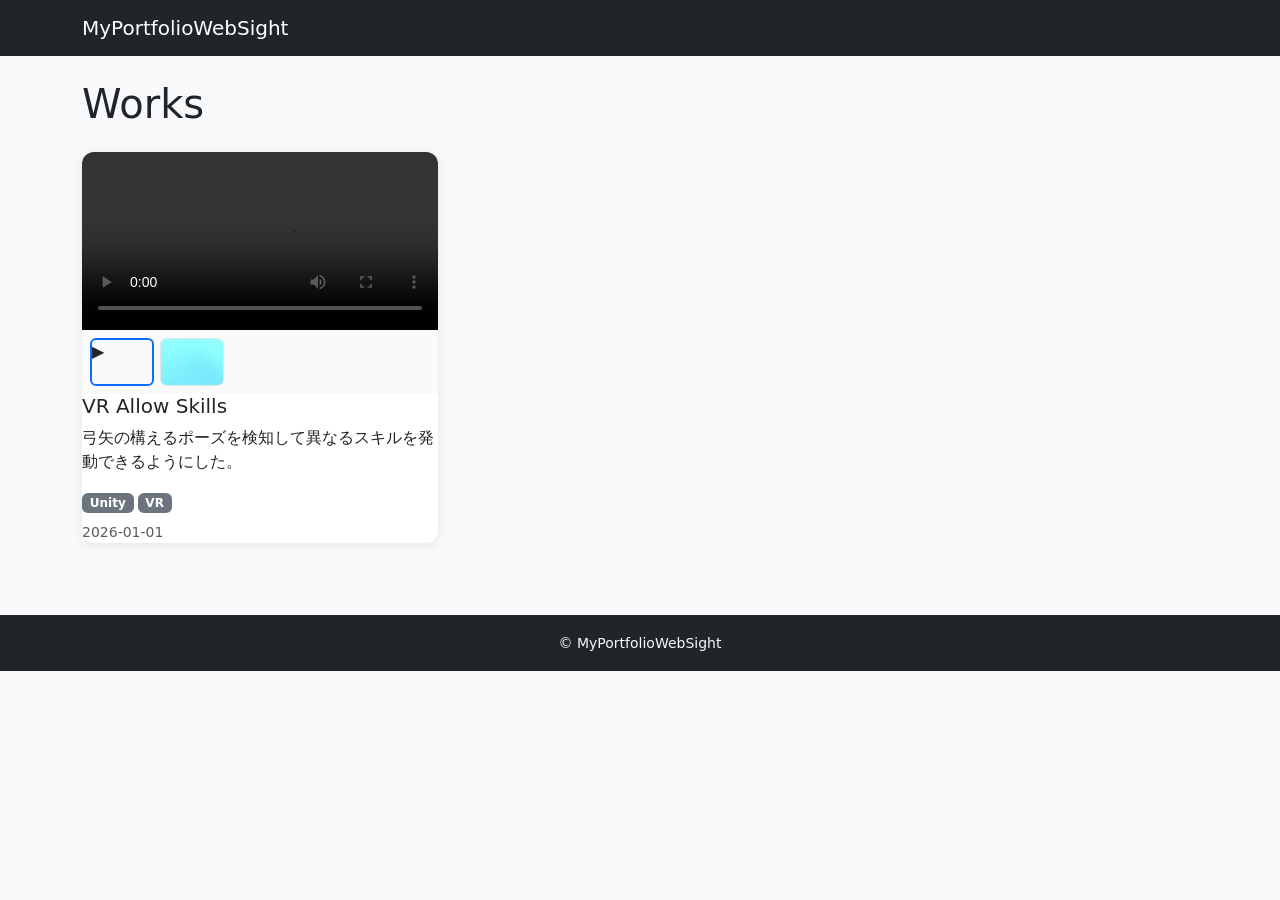
==== index.html @ afdbb200 "Initial import" ====
<!doctype html>
<html lang="ja">
  <head>
    <meta charset="UTF-8" />
    <meta name="viewport" content="width=device-width, initial-scale=1.0" />
    <title>MyPortfolioWebSight</title>

    <!-- CSS -->
    <link rel="stylesheet" href="assets/css/portfolio.css" />

    <!-- Bootstrap -->
    <div id="bootstrap"></div>
  </head>

  <body class="bg-light">
    <div id="header"></div>

    <div class="container py-4">
      <h1 class="mb-4">Works</h1>
      <div id="works" class="row g-4"></div>
    </div>

    <div id="footer"></div>

    <script src="assets/js/layout.js"></script>
    <script src="assets/js/main.js"></script>
  </body>
</html>
---- assets/css/portfolio.css ----
.portfolio-card {
  border: none;
  border-radius: 12px;
  overflow: hidden;
  background: #fff;
  box-shadow: 0 2px 10px rgba(0, 0, 0, 0.08);
  transition: 0.15s;
}

.portfolio-card:hover {
  transform: translateY(-3px);
  box-shadow: 0 6px 18px rgba(0, 0, 0, 0.12);
}

.media-main img,
.media-main video {
  width: 100%;
  display: block;
}

.thumb-row {
  display: flex;
  gap: 6px;
  padding: 8px;
  overflow-x: auto;
  background: #fafafa;
}

.thumb {
  width: 64px;
  height: 48px;
  flex: 0 0 auto;
  border-radius: 6px;
  overflow: hidden;
  cursor: pointer;
  border: 1px solid #ddd;
  opacity: 0.7;
}

.thumb:hover {
  opacity: 1;
}

.thumb.active {
  border: 2px solid #0d6efd;
  opacity: 1;
}
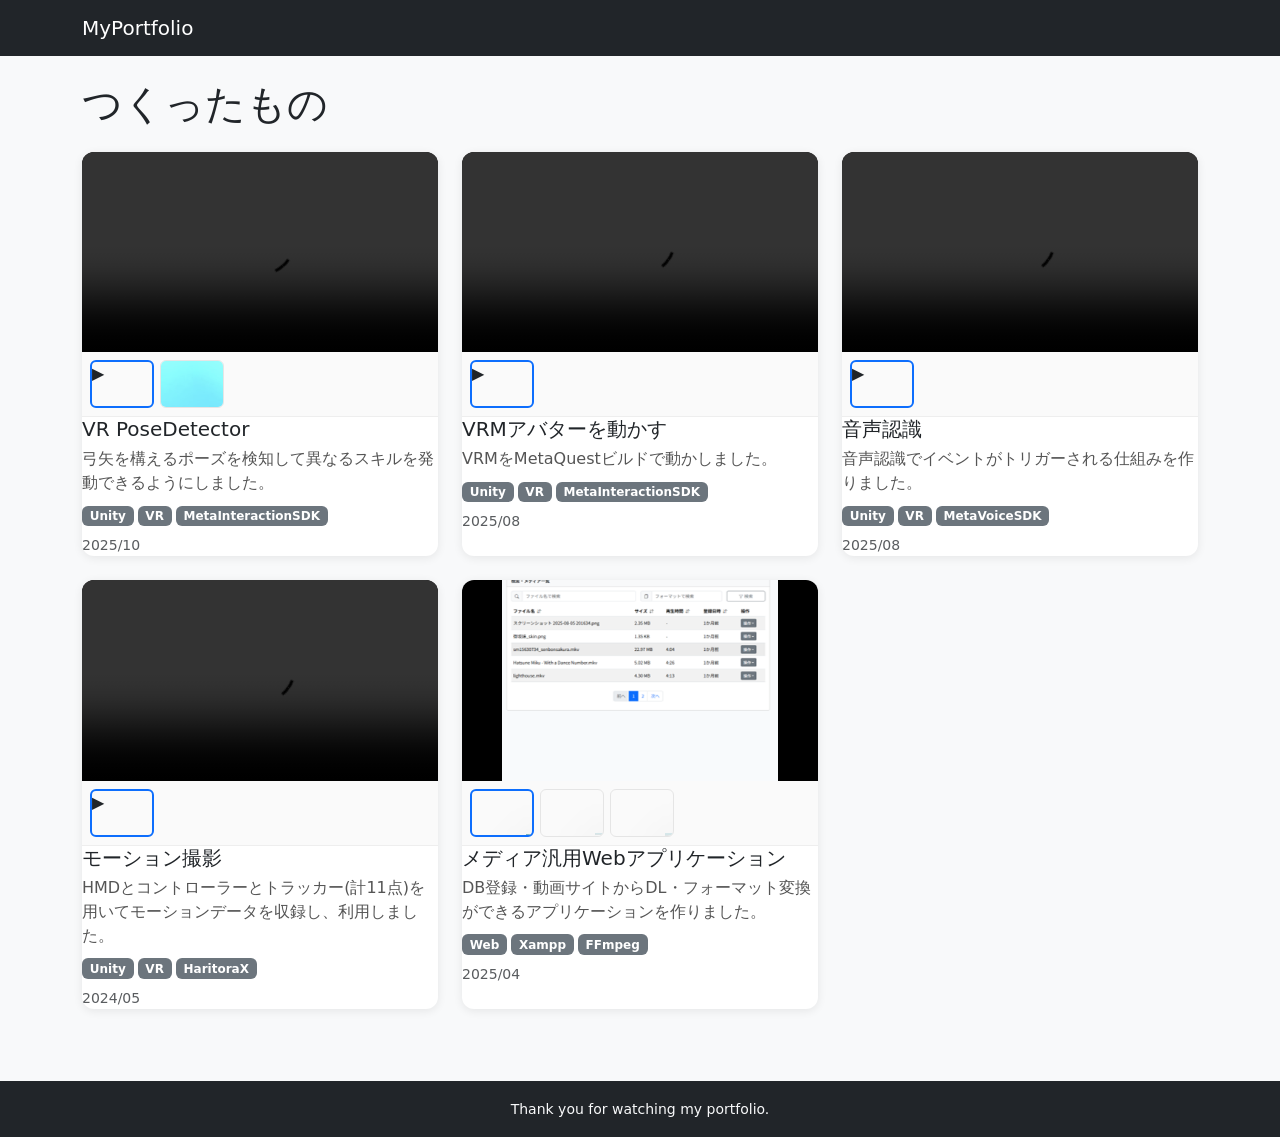
==== commit c78cdfba: "update" ====
--- a/index.html
+++ b/index.html
@@ -16,7 +16,7 @@
     <div id="header"></div>
 
     <div class="container py-4">
-      <h1 class="mb-4">Works</h1>
+      <h1 class="mb-4">つくったもの</h1>
       <div id="works" class="row g-4"></div>
     </div>
 
--- a/assets/css/portfolio.css
+++ b/assets/css/portfolio.css
@@ -1,10 +1,21 @@
+/* =========================
+   Portfolio Card Base
+========================= */
+
 .portfolio-card {
+  display: flex;
+  flex-direction: column;
+
+  height: 100%;
   border: none;
   border-radius: 12px;
   overflow: hidden;
   background: #fff;
+
   box-shadow: 0 2px 10px rgba(0, 0, 0, 0.08);
-  transition: 0.15s;
+  transition:
+    transform 0.15s ease,
+    box-shadow 0.15s ease;
 }
 
 .portfolio-card:hover {
@@ -12,11 +23,31 @@
   box-shadow: 0 6px 18px rgba(0, 0, 0, 0.12);
 }
 
+/* =========================
+   Media Area (fixed ratio)
+========================= */
+
+.media-main {
+  width: 100%;
+  aspect-ratio: 16 / 9;
+  background: #000;
+  display: flex;
+  align-items: center;
+  justify-content: center;
+  overflow: hidden;
+}
+
 .media-main img,
 .media-main video {
   width: 100%;
+  height: 100%;
+  object-fit: cover;
   display: block;
 }
+
+/* =========================
+   Thumbnail Row
+========================= */
 
 .thumb-row {
   display: flex;
@@ -24,17 +55,22 @@
   padding: 8px;
   overflow-x: auto;
   background: #fafafa;
+  border-bottom: 1px solid #eee;
 }
 
 .thumb {
   width: 64px;
   height: 48px;
   flex: 0 0 auto;
+
   border-radius: 6px;
   overflow: hidden;
   cursor: pointer;
+
   border: 1px solid #ddd;
   opacity: 0.7;
+
+  transition: 0.15s ease;
 }
 
 .thumb:hover {
@@ -45,3 +81,51 @@
   border: 2px solid #0d6efd;
   opacity: 1;
 }
+
+/* =========================
+   Card Body (important for height sync)
+========================= */
+
+.portfolio-card .card-body {
+  display: flex;
+  flex-direction: column;
+  flex: 1;
+}
+
+/* タイトル・説明 */
+.portfolio-card h5 {
+  margin-bottom: 6px;
+}
+
+.portfolio-card p {
+  margin-bottom: 8px;
+  color: #555;
+}
+
+/* タグ */
+.portfolio-card .badge {
+  font-size: 0.75rem;
+}
+
+/* 詳細リンクを下に固定 */
+.portfolio-card .btn {
+  margin-top: auto;
+}
+
+/* 日付 */
+.portfolio-card small {
+  color: #888;
+}
+
+/* =========================
+   Grid alignment helper
+========================= */
+
+/* Bootstrap rowの中で高さを揃える補助 */
+#works > div {
+  display: flex;
+}
+
+#works > div > * {
+  width: 100%;
+}
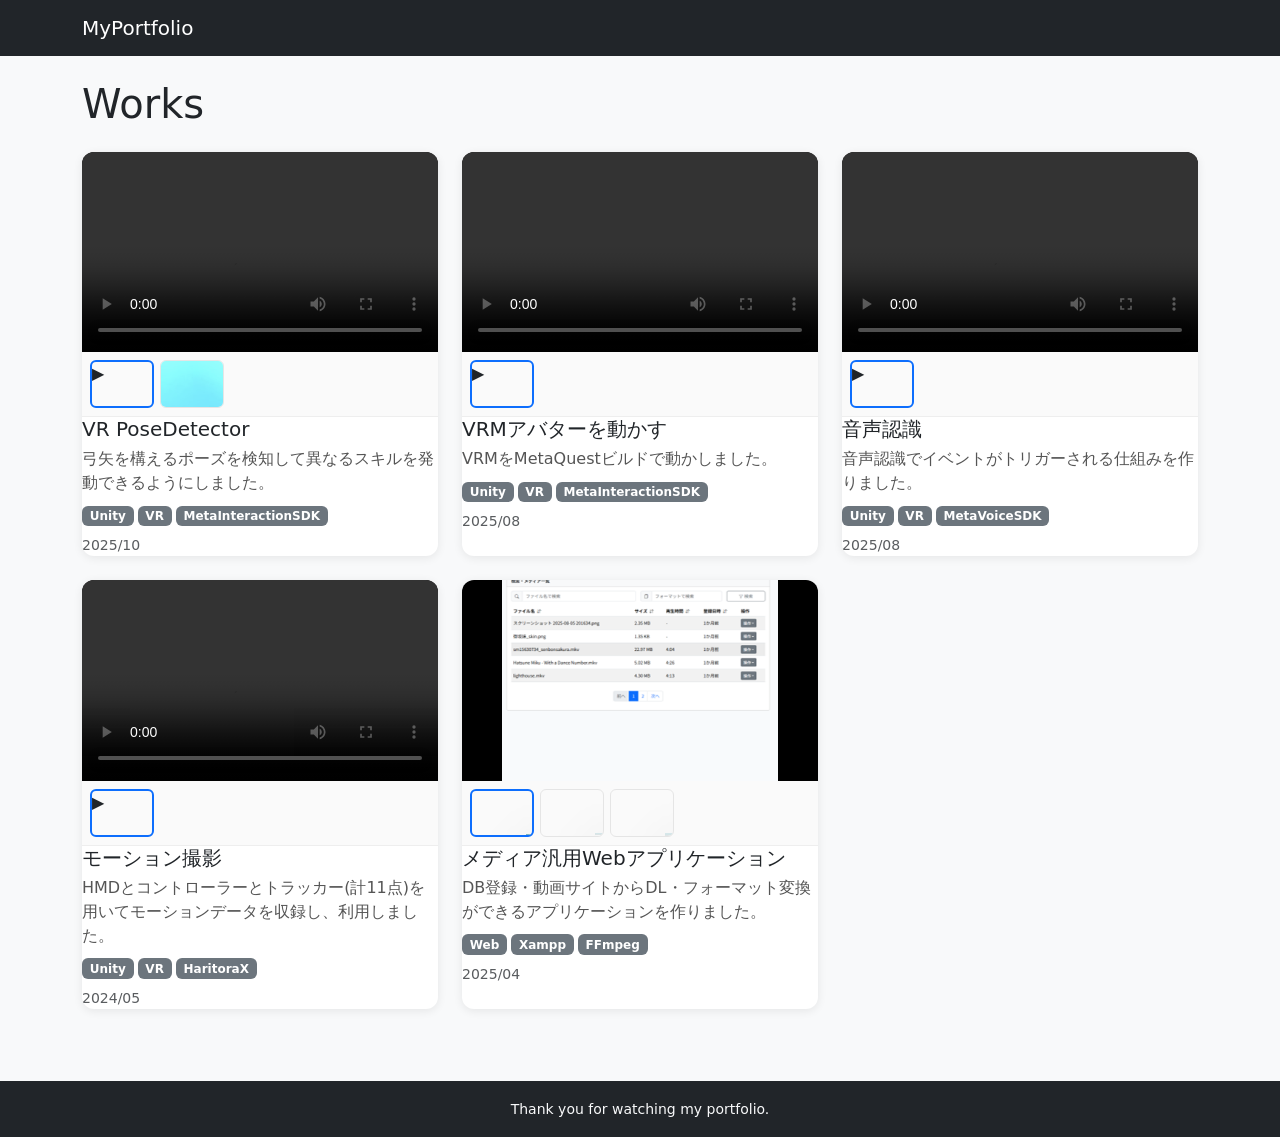
==== commit cb92a33c: "update" ====
--- a/index.html
+++ b/index.html
@@ -5,7 +5,6 @@
     <meta name="viewport" content="width=device-width, initial-scale=1.0" />
     <title>MyPortfolioWebSight</title>
 
-    <!-- CSS -->
     <link rel="stylesheet" href="assets/css/portfolio.css" />
 
     <!-- Bootstrap -->
@@ -16,12 +15,20 @@
     <div id="header"></div>
 
     <div class="container py-4">
-      <h1 class="mb-4">つくったもの</h1>
+      <h1 class="mb-4">Works</h1>
       <div id="works" class="row g-4"></div>
     </div>
 
     <div id="footer"></div>
 
+    <!-- =========================
+       IMAGE MODAL
+  ========================== -->
+    <div id="imgModal" class="img-modal">
+      <span class="img-modal-close" id="imgModalClose">×</span>
+      <img id="imgModalContent" class="img-modal-content" />
+    </div>
+
     <script src="assets/js/layout.js"></script>
     <script src="assets/js/main.js"></script>
   </body>
--- a/assets/css/portfolio.css
+++ b/assets/css/portfolio.css
@@ -129,3 +129,39 @@
 #works > div > * {
   width: 100%;
 }
+
+/* =========================
+   Image Modal
+========================= */
+
+.img-modal {
+  display: none;
+  position: fixed;
+  z-index: 9999;
+
+  left: 0;
+  top: 0;
+  width: 100%;
+  height: 100%;
+
+  background: rgba(0, 0, 0, 0.85);
+
+  justify-content: center;
+  align-items: center;
+}
+
+.img-modal-content {
+  max-width: 90%;
+  max-height: 90%;
+  border-radius: 8px;
+}
+
+.img-modal-close {
+  position: absolute;
+  top: 20px;
+  right: 30px;
+
+  font-size: 32px;
+  color: white;
+  cursor: pointer;
+}
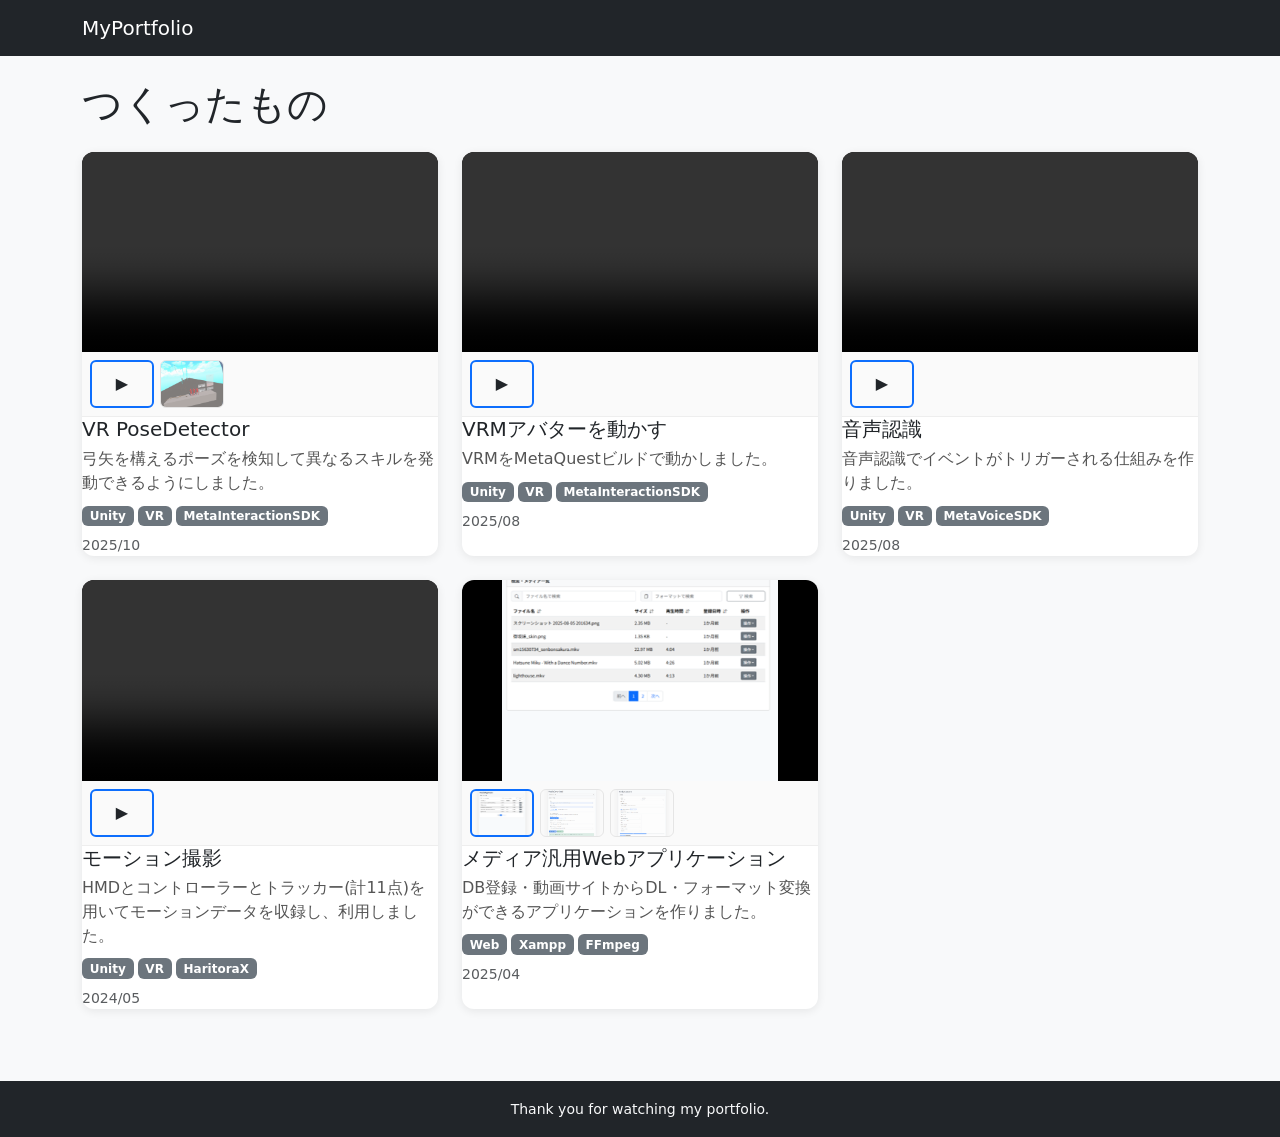
==== commit 9afcfc54: "update" ====
--- a/index.html
+++ b/index.html
@@ -15,18 +15,24 @@
     <div id="header"></div>
 
     <div class="container py-4">
-      <h1 class="mb-4">Works</h1>
+      <h1 class="mb-4">つくったもの</h1>
       <div id="works" class="row g-4"></div>
     </div>
 
     <div id="footer"></div>
 
     <!-- =========================
-       IMAGE MODAL
+       IMAGE MODAL (NAV付き)
   ========================== -->
     <div id="imgModal" class="img-modal">
       <span class="img-modal-close" id="imgModalClose">×</span>
+
+      <!-- 左右ボタン -->
+      <button class="img-nav left" id="imgPrev">‹</button>
+
       <img id="imgModalContent" class="img-modal-content" />
+
+      <button class="img-nav right" id="imgNext">›</button>
     </div>
 
     <script src="assets/js/layout.js"></script>
--- a/assets/css/portfolio.css
+++ b/assets/css/portfolio.css
@@ -56,6 +56,17 @@
   overflow-x: auto;
   background: #fafafa;
   border-bottom: 1px solid #eee;
+  align-items: center;
+}
+
+/* スクロールバー軽量化（任意） */
+.thumb-row::-webkit-scrollbar {
+  height: 6px;
+}
+
+.thumb-row::-webkit-scrollbar-thumb {
+  background: #ccc;
+  border-radius: 3px;
 }
 
 .thumb {
@@ -71,6 +82,16 @@
   opacity: 0.7;
 
   transition: 0.15s ease;
+
+  display: flex;
+  align-items: center;
+  justify-content: center;
+}
+
+.thumb img {
+  width: 100%;
+  height: 100%;
+  object-fit: cover;
 }
 
 .thumb:hover {
@@ -83,7 +104,7 @@
 }
 
 /* =========================
-   Card Body (important for height sync)
+   Card Body
 ========================= */
 
 .portfolio-card .card-body {
@@ -92,7 +113,6 @@
   flex: 1;
 }
 
-/* タイトル・説明 */
 .portfolio-card h5 {
   margin-bottom: 6px;
 }
@@ -102,17 +122,14 @@
   color: #555;
 }
 
-/* タグ */
 .portfolio-card .badge {
   font-size: 0.75rem;
 }
 
-/* 詳細リンクを下に固定 */
 .portfolio-card .btn {
   margin-top: auto;
 }
 
-/* 日付 */
 .portfolio-card small {
   color: #888;
 }
@@ -121,7 +138,6 @@
    Grid alignment helper
 ========================= */
 
-/* Bootstrap rowの中で高さを揃える補助 */
 #works > div {
   display: flex;
 }
@@ -136,6 +152,7 @@
 
 .img-modal {
   display: none;
+
   position: fixed;
   z-index: 9999;
 
@@ -148,14 +165,22 @@
 
   justify-content: center;
   align-items: center;
+
+  /* 追加：基準位置 */
+  position: fixed;
 }
 
 .img-modal-content {
   max-width: 90%;
   max-height: 90%;
+
   border-radius: 8px;
-}
-
+
+  /* 追加：クリック誤判定防止 */
+  pointer-events: auto;
+}
+
+/* 閉じるボタン */
 .img-modal-close {
   position: absolute;
   top: 20px;
@@ -164,4 +189,46 @@
   font-size: 32px;
   color: white;
   cursor: pointer;
-}
+
+  z-index: 10001;
+}
+
+/* =========================
+   Modal Navigation Buttons
+========================= */
+
+.img-nav {
+  position: absolute;
+  top: 50%;
+  transform: translateY(-50%);
+
+  background: rgba(255, 255, 255, 0.2);
+  border: none;
+  color: white;
+
+  font-size: 40px;
+  width: 50px;
+  height: 80px;
+
+  cursor: pointer;
+
+  z-index: 10001;
+
+  display: flex;
+  align-items: center;
+  justify-content: center;
+
+  user-select: none;
+}
+
+.img-nav:hover {
+  background: rgba(255, 255, 255, 0.35);
+}
+
+.img-nav.left {
+  left: 10px;
+}
+
+.img-nav.right {
+  right: 10px;
+}
